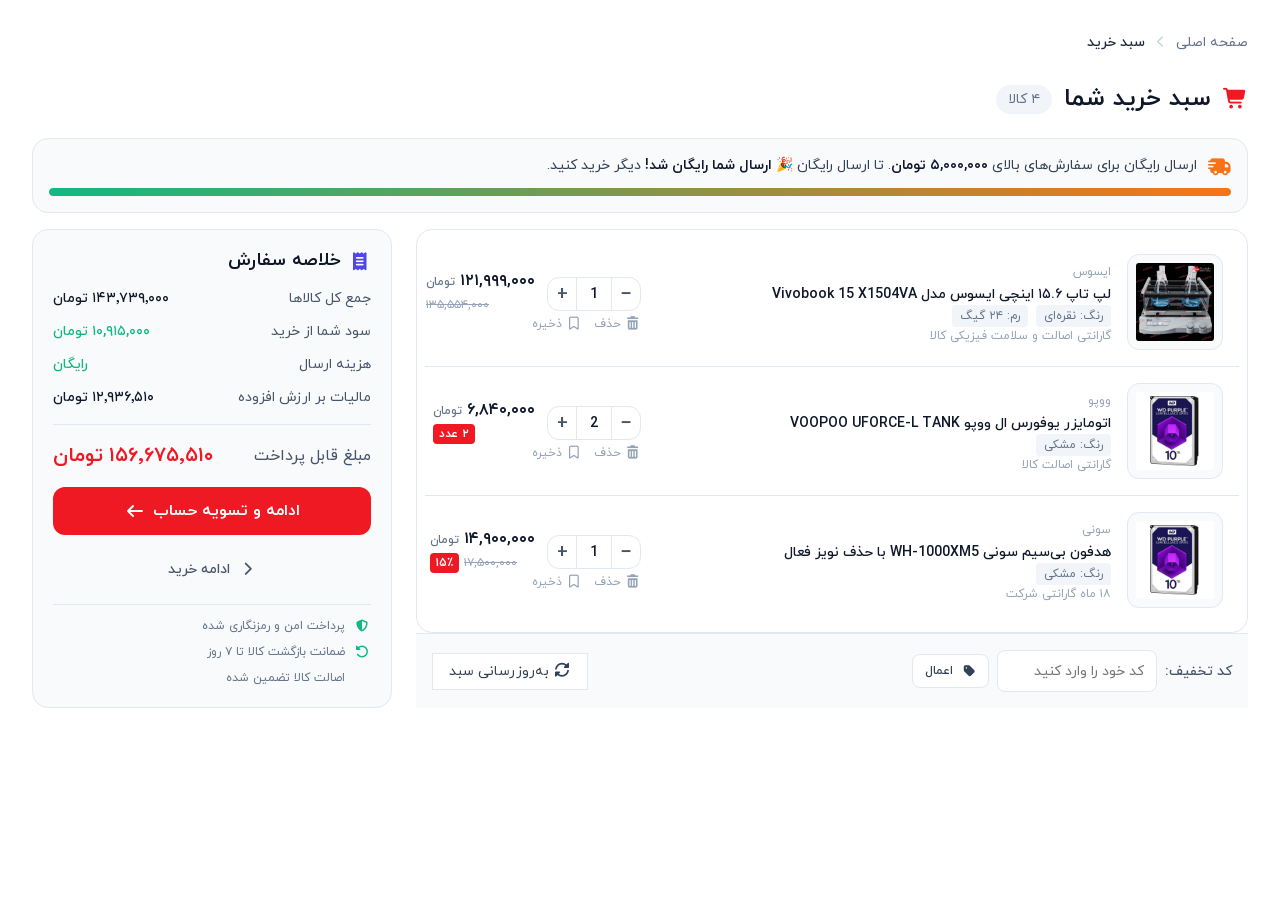
==== cart.html @ 51c57cae "start theme setup" ====
<!DOCTYPE html>
<html lang="fa" dir="rtl">
<head>
  <meta charset="UTF-8">
  <meta name="viewport" content="width=device-width, initial-scale=1.0">
  <title>سبد خرید - VELA Style</title>
  <!-- (همان فایل‌های CSS صفحه single-product برای حفظ یکپارچگی) -->
  <link rel="stylesheet" href="css/tokens.css?v=2">
  <link rel="stylesheet" href="css/base.css">
  <link rel="stylesheet" href="css/checkout.css">
  <link rel="stylesheet" href="css/all.min.css">
  <link rel="stylesheet" href="css/style-carts.css">
</head>
<body>

  <!-- ======================================================== -->
  <!-- CART MAIN CONTENT (برای وردپرس: محتوای cart/cart.php و ری‌رایت) -->
  <!-- کلاس‌ها منطبق با خروجی ووکامرس: woocommerce-cart-form, shop_table, cart_item, cart-collaterals, cart_totals -->
  <!-- ======================================================== -->
  <main class="cart-wrapper">

    <!-- Breadcrumb -->
    <nav class="breadcrumb cx" aria-label="مسیر راهنما">
      <ul>
        <li><a href="index.html">صفحه اصلی</a></li>
        <li><i class="fa-solid fa-chevron-left" aria-hidden="true"></i></li>
        <li class="active">سبد خرید</li>
      </ul>
    </nav>

    <div class="cx">

      <!-- Page Head -->
      <div class="page-head">
        <h1><i class="fa-solid fa-cart-shopping" aria-hidden="true"></i> سبد خرید شما</h1>
        <span class="items-count" id="itemsCount">۳ کالا</span>
      </div>

      <!-- Free Shipping Progress -->
      <div class="free-shipping" id="freeShipping">
        <div class="free-shipping__row">
          <i class="fa-solid fa-truck-fast" aria-hidden="true"></i>
          <span>ارسال رایگان برای سفارش‌های بالای <strong>۵,۰۰۰,۰۰۰ تومان</strong>. تا ارسال رایگان <strong id="remainText">۳,۴۸۹,۰۰۰ تومان</strong> دیگر خرید کنید.</span>
        </div>
        <div class="free-shipping__track">
          <div class="free-shipping__fill" id="freeShipFill" style="width: 65%;"></div>
        </div>
      </div>

      <div class="cart-layout">

        <!-- ── LEFT: Cart Items ── -->
        <div>

          <form class="woocommerce-cart-form" action="#" method="post">
            <div class="cart-form-card">
              <table class="shop_table cart" cellspacing="0">
                <thead>
                  <tr>
                    <th class="product-thumbnail">تصویر</th>
                    <th class="product-name">محصول</th>
                    <th class="product-price">قیمت</th>
                    <th class="product-quantity">تعداد</th>
                    <th class="product-subtotal">جمع</th>
                    <th class="product-remove">حذف</th>
                  </tr>
                </thead>
                <tbody>

                  <!-- CART ITEM 1 -->
                  <tr class="cart_item" data-key="1">
                    <td class="product-thumbnail">
                      <a href="single-product.html">
                        <img src="./img/p4.png" alt="لپ تاپ ایسوس Vivobook 15" width="96" height="96" loading="lazy" decoding="async">
                      </a>
                    </td>
                    <td class="product-info">
                      <span class="ci-brand">ایسوس</span>
                      <h3 class="product-name"><a href="single-product.html">لپ تاپ ۱۵.۶ اینچی ایسوس مدل Vivobook 15 X1504VA</a></h3>
                      <div class="product-variation">
                        <span class="v-chip">رنگ: نقره‌ای</span>
                        <span class="v-chip">رم: ۲۴ گیگ</span>
                      </div>
                      <div class="product-meta">گارانتی اصالت و سلامت فیزیکی کالا</div>
                    </td>
                    <td class="cart-item-side">
                      <div class="cart-item-side__top">
                        <div class="qty-selector" data-qty>
                          <button type="button" class="qty-btn qty-minus" aria-label="کاهش تعداد">−</button>
                          <input type="number" class="qty-input" value="1" min="1" max="99" aria-label="تعداد محصول">
                          <button type="button" class="qty-btn qty-plus" aria-label="افزایش تعداد">+</button>
                        </div>
                        <div class="product-price">
                          <span class="price-current">۱۲۱,۹۹۹,۰۰۰ <span style="font-size:var(--text-xs);font-weight:var(--fw-medium);color:var(--n-500);">تومان</span></span>
                          <del class="price-old">۱۳۵,۵۵۴,۰۰۰</del>
                        </div>
                      </div>
                      <div class="cart-item-actions">
                        <button type="button" class="ci-action ci-remove" aria-label="حذف از سبد"><i class="fa-solid fa-trash-can" aria-hidden="true"></i> حذف</button>
                        <button type="button" class="ci-action ci-save" aria-label="ذخیره برای بعد"><i class="fa-regular fa-bookmark" aria-hidden="true"></i> ذخیره</button>
                      </div>
                    </td>
                  </tr>

                  <!-- CART ITEM 2 -->
                  <tr class="cart_item" data-key="2">
                    <td class="product-thumbnail">
                      <a href="single-product.html">
                        <img src="./img/p2.webp" alt="اتومایزر یوفورس ال ووپو" width="96" height="96" loading="lazy" decoding="async">
                      </a>
                    </td>
                    <td class="product-info">
                      <span class="ci-brand">ووپو</span>
                      <h3 class="product-name"><a href="single-product.html">اتومایزر یوفورس ال ووپو VOOPOO UFORCE-L TANK</a></h3>
                      <div class="product-variation">
                        <span class="v-chip">رنگ: مشکی</span>
                      </div>
                      <div class="product-meta">گارانتی اصالت کالا</div>
                    </td>
                    <td class="cart-item-side">
                      <div class="cart-item-side__top">
                        <div class="qty-selector" data-qty>
                          <button type="button" class="qty-btn qty-minus" aria-label="کاهش تعداد">−</button>
                          <input type="number" class="qty-input" value="2" min="1" max="99" aria-label="تعداد محصول">
                          <button type="button" class="qty-btn qty-plus" aria-label="افزایش تعداد">+</button>
                        </div>
                        <div class="product-price">
                          <span class="price-current">۶,۸۴۰,۰۰۰ <span style="font-size:var(--text-xs);font-weight:var(--fw-medium);color:var(--n-500);">تومان</span></span>
                          <span class="discount-badge">۲ عدد</span>
                        </div>
                      </div>
                      <div class="cart-item-actions">
                        <button type="button" class="ci-action ci-remove" aria-label="حذف از سبد"><i class="fa-solid fa-trash-can" aria-hidden="true"></i> حذف</button>
                        <button type="button" class="ci-action ci-save" aria-label="ذخیره برای بعد"><i class="fa-regular fa-bookmark" aria-hidden="true"></i> ذخیره</button>
                      </div>
                    </td>
                  </tr>

                  <!-- CART ITEM 3 -->
                  <tr class="cart_item" data-key="3">
                    <td class="product-thumbnail">
                      <a href="single-product.html">
                        <img src="./img/p2.webp" alt="هدفون بی سیم سونی" width="96" height="96" loading="lazy" decoding="async">
                      </a>
                    </td>
                    <td class="product-info">
                      <span class="ci-brand">سونی</span>
                      <h3 class="product-name"><a href="single-product.html">هدفون بی‌سیم سونی WH-1000XM5 با حذف نویز فعال</a></h3>
                      <div class="product-variation">
                        <span class="v-chip">رنگ: مشکی</span>
                      </div>
                      <div class="product-meta">۱۸ ماه گارانتی شرکت</div>
                    </td>
                    <td class="cart-item-side">
                      <div class="cart-item-side__top">
                        <div class="qty-selector" data-qty>
                          <button type="button" class="qty-btn qty-minus" aria-label="کاهش تعداد">−</button>
                          <input type="number" class="qty-input" value="1" min="1" max="99" aria-label="تعداد محصول">
                          <button type="button" class="qty-btn qty-plus" aria-label="افزایش تعداد">+</button>
                        </div>
                        <div class="product-price">
                          <span class="price-current">۱۴,۹۰۰,۰۰۰ <span style="font-size:var(--text-xs);font-weight:var(--fw-medium);color:var(--n-500);">تومان</span></span>
                          <del class="price-old">۱۷,۵۰۰,۰۰۰</del>
                          <span class="discount-badge">۱۵٪</span>
                        </div>
                      </div>
                      <div class="cart-item-actions">
                        <button type="button" class="ci-action ci-remove" aria-label="حذف از سبد"><i class="fa-solid fa-trash-can" aria-hidden="true"></i> حذف</button>
                        <button type="button" class="ci-action ci-save" aria-label="ذخیره برای بعد"><i class="fa-regular fa-bookmark" aria-hidden="true"></i> ذخیره</button>
                      </div>
                    </td>
                  </tr>

                </tbody>
              </table>
            </div>

            <!-- Coupon + Update -->
            <div class="cart-form-actions">
              <div class="coupon-box">
                <label for="coupon_code">کد تخفیف:</label>
                <input type="text" name="coupon_code" id="coupon_code" placeholder="کد خود را وارد کنید">
                <button type="button" class="btn btn--sm btn--outline" id="applyCoupon"><i class="fa-solid fa-tag" aria-hidden="true"></i> اعمال</button>
              </div>
              <button type="button" class="btn-update-cart" id="updateCart"><i class="fa-solid fa-rotate" aria-hidden="true"></i> به‌روزرسانی سبد</button>
            </div>
          </form>

        </div>

        <!-- ── RIGHT: Order Summary ── -->
        <div class="cart-collaterals">
          <div class="cart_totals">
            <h2><i class="fa-solid fa-receipt" aria-hidden="true"></i> خلاصه سفارش</h2>

            <div class="summary-list">
              <div class="summary-line">
                <span>جمع کل کالاها</span>
                <span class="val" id="subtotalVal">۱۴۳,۷۳۹,۰۰۰ تومان</span>
              </div>
              <div class="summary-line summary-line--saving">
                <span>سود شما از خرید</span>
                <span class="val" id="savingsVal">۱۰,۹۱۵,۰۰۰ تومان</span>
              </div>
              <div class="summary-line summary-line--shipping">
                <span>هزینه ارسال</span>
                <span class="val" id="shippingVal">۳۸۹,۰۰۰ تومان</span>
              </div>
              <div class="summary-line">
                <span>مالیات بر ارزش افزوده</span>
                <span class="val" id="taxVal">۱۱,۴۹۹,۱۲۰ تومان</span>
              </div>

              <div class="summary-divider"></div>

              <div class="summary-line summary-line--total">
                <span>مبلغ قابل پرداخت</span>
                <span class="val" id="totalVal">۱۴۴,۱۲۸,۱۲۰ تومان</span>
              </div>
            </div>

            <a href="chekout.html" class="btn-checkout">
              ادامه و تسویه حساب
              <i class="fa-solid fa-arrow-left" aria-hidden="true"></i>
            </a>
            <a href="shop.html" class="btn-continue">
              <i class="fa-solid fa-chevron-right" aria-hidden="true"></i>
              ادامه خرید
            </a>

            <div class="cart-trust">
              <div class="trust-item"><i class="fa-solid fa-shield-halved" aria-hidden="true"></i> پرداخت امن و رمزنگاری شده</div>
              <div class="trust-item"><i class="fa-solid fa-rotate-left" aria-hidden="true"></i> ضمانت بازگشت کالا تا ۷ روز</div>
              <div class="trust-item"><i class="fa-solid fa-badge-check" aria-hidden="true"></i> اصالت کالا تضمین شده</div>
            </div>
          </div>
        </div>

      </div><!-- /.cart-layout -->

      <!-- EMPTY CART STATE (نمایش داده نمی‌شود مگر اینکه سبد خالی شود) -->
      <div class="cart-empty-state" id="emptyState">
        <div class="empty-icon"><i class="fa-solid fa-cart-shopping" aria-hidden="true"></i></div>
        <h2 class="empty-title">سبد خرید شما خالی است</h2>
        <p class="empty-desc">هنوز محصولی به سبد خرید اضافه نکرده‌اید. برای مشاهده محصولات به فروشگاه بروید.</p>
        <a href="shop.html" class="btn-checkout" style="max-width:260px;margin-inline:auto;">رفتن به فروشگاه</a>
      </div>

    </div><!-- /.cx -->
  </main>

  <script>
    /* ============================================================
       CART JS (سبد خرید) — ساده و بهینه
       در وردپرس این کد به فایل cart.js قالب منتقل می‌شود و ووکامرس
       رویدادهای آژاکس خود را اجرا می‌کند؛ اینجا صرفاً برای دمو است.
       ============================================================ */
    document.addEventListener('DOMContentLoaded', () => {

      // قیمت واحد هر آیتم (به تومان) — در ووکامرس از سمت سرور می‌آید
      const UNIT_PRICES = {
        '1': 121999000,
        '2': 3420000,   // واحد ×۲
        '3': 14900000
      };
      const FREE_SHIP_THRESHOLD = 5000000;
      const SHIPPING_BASE = 389000;
      const TAX_RATE = 0.09;

      const fmt = (n) => Number(n).toLocaleString('fa-IR');

      // ── Quantity selectors ──
      document.querySelectorAll('[data-qty]').forEach(qs => {
        const input = qs.querySelector('.qty-input');
        const minus = qs.querySelector('.qty-minus');
        const plus  = qs.querySelector('.qty-plus');
        minus.addEventListener('click', () => {
          let v = parseInt(input.value) || 1;
          if (v > parseInt(input.min)) input.value = v - 1;
          recalc();
        });
        plus.addEventListener('click', () => {
          let v = parseInt(input.value) || 1;
          if (v < parseInt(input.max)) input.value = v + 1;
          recalc();
        });
        input.addEventListener('input', () => {
          let v = parseInt(input.value); const min = parseInt(input.min), max = parseInt(input.max);
          if (isNaN(v) || v < min) v = min; if (v > max) v = max;
          input.value = v; recalc();
        });
      });

      // ── Remove item ──
      document.querySelectorAll('.ci-remove').forEach(btn => {
        btn.addEventListener('click', () => {
          const row = btn.closest('.cart_item');
          row.style.transition = 'opacity .25s, transform .25s';
          row.style.opacity = '0';
          row.style.transform = 'translateX(-20px)';
          setTimeout(() => { row.remove(); recalc(); }, 250);
        });
      });

      // ── Apply coupon (demo) ──
      const couponBtn = document.getElementById('applyCoupon');
      const couponInput = document.getElementById('coupon_code');
      couponBtn?.addEventListener('click', () => {
        if (couponInput.value.trim()) {
          const orig = couponBtn.innerHTML;
          couponBtn.innerHTML = '<i class="fa-solid fa-check" aria-hidden="true"></i> اعمال شد';
          couponBtn.style.color = 'var(--success)';
          setTimeout(() => { couponBtn.innerHTML = orig; couponBtn.style.color = ''; }, 1800);
        }
      });

      // ── Recalculate totals ──
      function recalc() {
        let subtotal = 0, count = 0;
        document.querySelectorAll('.cart_item').forEach(row => {
          const key = row.dataset.key;
          const qty = parseInt(row.querySelector('.qty-input').value) || 1;
          const unit = UNIT_PRICES[key] || 0;
          subtotal += unit * qty;
          count += qty;
        });

        const shipping = subtotal >= FREE_SHIP_THRESHOLD || subtotal === 0 ? 0 : SHIPPING_BASE;
        const tax = Math.round(subtotal * TAX_RATE);
        const total = subtotal + shipping + tax;

        document.getElementById('subtotalVal').textContent = fmt(subtotal) + ' تومان';
        document.getElementById('shippingVal').textContent = shipping === 0 ? 'رایگان' : fmt(shipping) + ' تومان';
        document.getElementById('taxVal').textContent = fmt(tax) + ' تومان';
        document.getElementById('totalVal').textContent = fmt(total) + ' تومان';
        document.getElementById('itemsCount').textContent = count.toLocaleString('fa-IR') + ' کالا';

        // Free shipping progress
        const fill = document.getElementById('freeShipFill');
        const remain = Math.max(0, FREE_SHIP_THRESHOLD - subtotal);
        const pct = Math.min(100, (subtotal / FREE_SHIP_THRESHOLD) * 100);
        fill.style.width = pct + '%';
        const remainText = document.getElementById('remainText');
        remainText.textContent = remain > 0 ? fmt(remain) + ' تومان' : '🎉 ارسال شما رایگان شد!';

        // Empty state
        const empty = document.getElementById('emptyState');
        if (count === 0) {
          empty.classList.add('is-empty');
          document.querySelector('.cart-layout').style.display = 'none';
          document.getElementById('freeShipping').style.display = 'none';
        }
      }

      recalc();
    });
  </script>
</body>
</html>
---- css/tokens.css ----
/* IRANYekan Web */

@font-face {
  font-family: 'IRANYekanWeb';
  src: url('../fonts/iranyekanwebregular.woff') format('woff');
  font-weight: 300 400;
  font-style: normal;
  font-display: swap;
}

@font-face {
  font-family: 'IRANYekanWeb';
  src: url('../fonts/iranyekanwebmedium.woff') format('woff');
  font-weight: 500 600;
  font-style: normal;
  font-display: swap;
}

@font-face {
  font-family: 'IRANYekanWeb';
  src: url('../fonts/iranyekanwebbold.woff') format('woff');
  font-weight: 700 800;
  font-style: normal;
  font-display: swap;
}


:root {

  /* ─── BRAND ─── */
  --primary: #4F46E5;
  --primary-hover: #4338CA;
  --primary-active: #3730A3;
  --primary-light: #EEF2FF;
  --primary-rgb: 79, 70, 229;

  --accent: #F97316;
  --accent-hover: #EA580C;
  --accent-light: #FFF7ED;

  /* ─── SEMANTIC ─── */
  --success: #10B981;
  --success-light: #ECFDF5;
  --warning: #F59E0B;
  --warning-light: #FFFBEB;
  --danger: #EF4444;
  --danger-light: #FEF2F2;

  /* ─── NEUTRALS ─── */
  --white: #FFFFFF;
  --black: #000000;
  --n-50: #F8FAFC;
  --n-100: #F1F5F9;
  --n-200: #E2E8F0;
  --n-300: #CBD5E1;
  --n-400: #94A3B8;
  --n-500: #64748B;
  --n-600: #475569;
  --n-700: #334155;
  --n-800: #1E293B;
  --n-900: #0F172A;

  /* ─── BACKGROUNDS ─── */
  --bg: #FFFFFF;
  --bg-2: #F8FAFC;
  --bg-3: #F1F5F9;
  --bg-dark: #0F172A;
  --bg-dark2: #1E293B;
  --bg-red: #ef1923;

  

  /* ─── TYPOGRAPHY ─── */
  /* --font-head: 'Plus Jakarta Sans', 'Vazirmatn', sans-serif;
  --font-body: 'Inter', 'Vazirmatn', sans-serif;
  --font-persian: 'Vazirmatn', sans-serif; */

  --font-head: 'IRANYekanWeb', sans-serif;
  --font-body: 'IRANYekanWeb', sans-serif;
  --font-persian: 'IRANYekanWeb', sans-serif;


  --text-xs: 0.75rem;
  --text-sm: 0.875rem;
  --text-base: 1rem;
  --text-lg: 1.125rem;
  --text-xl: 1.25rem;
  --text-2xl: 1.5rem;
  --text-3xl: 1.875rem;
  --text-4xl: 2.25rem;
  --text-5xl: 3rem;
  --text-6xl: 3.75rem;
  --text-7xl: 4.5rem;
  --text-8xl: 6rem;

  --fw-light: 300;
  --fw-regular: 400;
  --fw-medium: 500;
  --fw-semibold: 600;
  --fw-bold: 700;
  --fw-extrabold: 800;

  --lh-tight: 1.2;
  --lh-snug: 1.35;
  --lh-normal: 1.5;
  --lh-relaxed: 1.65;

  /* ─── SPACING (4px base, 8px grid) ─── */
  --s-1: 0.25rem;
  --s-2: 0.5rem;
  --s-3: 0.75rem;
  --s-4: 1rem;
  --s-5: 1.25rem;
  --s-6: 1.5rem;
  --s-8: 2rem;
  --s-10: 2.5rem;
  --s-12: 3rem;
  --s-16: 4rem;
  --s-20: 5rem;
  --s-24: 6rem;
  --s-32: 8rem;

  /* ─── BORDER RADIUS ─── */
  --r-xs: 2px;
  --r-sm: 4px;
  --r-md: 8px;
  --r-lg: 12px;
  --r-xl: 16px;
  --r-2xl: 24px;
  --r-3xl: 32px;
  --r-full: 9999px;

  /* ─── SHADOWS ─── */
  --shadow-xs: 0 1px 2px rgba(0, 0, 0, .05);
  --shadow-sm: 0 1px 3px rgba(0, 0, 0, .10), 0 1px 2px rgba(0, 0, 0, .06);
  --shadow-md: 0 4px 6px -1px rgba(0, 0, 0, .10), 0 2px 4px -1px rgba(0, 0, 0, .06);
  --shadow-lg: 0 10px 15px -3px rgba(0, 0, 0, .10), 0 4px 6px -2px rgba(0, 0, 0, .05);
  --shadow-xl: 0 20px 25px -5px rgba(0, 0, 0, .10), 0 10px 10px -5px rgba(0, 0, 0, .04);
  --shadow-2xl: 0 25px 50px -12px rgba(0, 0, 0, .25);
  --shadow-card: 0 2px 8px rgba(0, 0, 0, .07), 0 0 1px rgba(0, 0, 0, .06);
  --shadow-hover: 0 12px 32px rgba(0, 0, 0, .12), 0 2px 8px rgba(0, 0, 0, .06);
  --shadow-focus: 0 0 0 3px rgba(79, 70, 229, .25);

  /* ─── BORDERS ─── */
  --border: 1px solid var(--n-200);
  --border-dark: 1px solid var(--n-300);

  /* ─── CONTAINERS ─── */
  --max-xs: 480px;
  --max-sm: 640px;
  --max-md: 768px;
  --max-lg: 1024px;
  --max-xl: 1280px;
  --max-2xl: 1640px;
  --cx-pad: clamp(1rem, 4vw, 2rem);

  /* ─── TRANSITIONS ─── */
  --ease: cubic-bezier(.4, 0, .2, 1);
  --ease-in: cubic-bezier(.4, 0, 1, 1);
  --ease-out: cubic-bezier(0, 0, .2, 1);
  --ease-spring: cubic-bezier(.34, 1.56, .64, 1);

  --t-fast: 150ms;
  --t-base: 220ms;
  --t-slow: 350ms;
  --t-slower: 500ms;

  /* ─── Z-INDEX SCALE ─── */
  --z-base: 1;
  --z-raised: 10;
  --z-dropdown: 100;
  --z-sticky: 200;
  --z-overlay: 300;
  --z-modal: 400;
  --z-toast: 500;

  /* ─── NAV ─── */
  --nav-h: 64px;
  --nav-h-scroll: 56px;
  --bottom-nav-h: 64px;

  /* ─── PRODUCT CARD ─── */
  --card-radius: var(--r-xl);
  --card-p-bg: #f5f5f5;

  /* ─── SEARCH MODAL ─── */
  --search-modal-z: 600;

  /* ─── FOOTER ─── */
  --ftr-bg: var(--n-50);
  --ftr-bg-2: var(--n-50);
  --ftr-border: rgb(226, 226, 226);
  --ftr-text: rgb(70, 67, 67);
  --ftr-text-dim: rgb(56, 50, 50);
}
---- css/base.css ----
/* ============================================================
   VELA — Base Stylesheet
   Reset · Container · Typography
   ============================================================ */

/* ─── RESET ─── */
*, *::before, *::after { box-sizing: border-box; margin: 0; padding: 0; }
html { font-size: 16px; scroll-behavior: smooth; -webkit-text-size-adjust: 100%; }
body {
  font-family: var(--font-body);
  color: var(--n-800);
  background: var(--bg);
  line-height: var(--lh-normal);
  -webkit-font-smoothing: antialiased;
  overflow-x: hidden;
}
img, svg, video { display: block; max-width: 100%; }
.hidden { display: none !important; }
a { color: inherit; text-decoration: none; }
button { font-family: inherit; cursor: pointer; border: none; background: none; }
input, select, textarea { font-family: inherit; }
ul, ol { list-style: none; }

/* ─── CONTAINER ─── */
.cx {
  width: 100%;
  max-width: var(--max-2xl);
  margin-inline: auto;
  padding-inline: var(--cx-pad);
}
.cx--lg  { max-width: var(--max-xl); }
.cx--md  { max-width: var(--max-lg); }

/* ─── TYPOGRAPHY ─── */
h1,h2,h3,h4,h5,h6 { font-family: var(--font-head); font-weight: var(--fw-bold); line-height: var(--lh-tight); }

.h1 { font-size: clamp(1.5rem, 3vw, var(--text-4xl)); font-weight: var(--fw-bold); }
.h2 { font-size: clamp(1.25rem, 2.5vw, var(--text-3xl)); font-weight: var(--fw-semibold); }
.h3 { font-size: clamp(1.1rem, 2vw, var(--text-2xl)); font-weight: var(--fw-semibold); }



    /* ─── BREADCRUMB ─── */
    .breadcrumb { padding-block: var(--s-4); }
    .breadcrumb ul { display: flex; align-items: center; flex-wrap: wrap; gap: var(--s-2); font-size: var(--text-sm); color: var(--n-500); }
    .breadcrumb ul li a:hover { color: var(--primary); }
    .breadcrumb ul li i { font-size: var(--text-xs); color: var(--n-300); }
    .breadcrumb ul li.active { color: var(--n-800); font-weight: var(--fw-medium); }
    
    /* ─── underline ─── */

.underline-accent {
  position: relative;
  display: inline-block;
}

.underline-accent::after {
  content: '';
  position: absolute;
  bottom: 0;
  right: 0;          /* RTL */
  width: 40%;
  height: 3px;
  background: var(--bg-red);
  border-radius: 2px;
}

/* ─── BUTTONS ─── */
.btn {
  display: inline-flex;
  align-items: center;
  justify-content: center;
  gap: var(--s-2);
  font-family: var(--font-head);
  font-weight: var(--fw-semibold);
  font-size: var(--text-sm);
  border-radius: var(--r-full);
  padding: 0.65rem 1.5rem;
  transition: all var(--t-base) var(--ease);
  position: relative;
  overflow: hidden;
  white-space: nowrap;
  cursor: pointer;
  outline: none;
}
.btn::after {
  content: '';
  position: absolute;
  inset: 0;
  background: rgba(255,255,255,.12);
  opacity: 0;
  transition: opacity var(--t-fast) var(--ease);
}
.btn:hover::after { opacity: 1; }
.btn:active { transform: translateY(1px); }
.btn:focus-visible { box-shadow: var(--shadow-focus); }

.btn--primary {
  background: var(--primary);
  color: var(--white);
  box-shadow: 0 2px 8px rgba(var(--primary-rgb), .35);
}
.btn--primary:hover { background: var(--primary-hover); box-shadow: 0 4px 16px rgba(var(--primary-rgb), .45); }

.btn--accent {
  background: var(--accent);
  color: var(--white);
  box-shadow: 0 2px 8px rgba(249,115,22,.35);
}
.btn--accent:hover { background: var(--accent-hover); }

.btn--dark {
  background: var(--n-900);
  color: var(--white);
}
.btn--dark:hover { background: var(--n-800); }

.btn--outline {
  background: transparent;
  color: var(--primary);
  border: 1.5px solid var(--primary);
}
.btn--outline:hover { background: var(--primary-light); }

.btn--outline-dark {
  background: transparent;
  color: var(--n-800);
  border: 1.5px solid var(--n-300);
}
.btn--outline-dark:hover { background: var(--n-50); border-color: var(--n-400); }

.btn--outline-fw{
  margin-top: var(--s-4); width: 100%; border: var(--border); padding: var(--s-3); border-radius: var(--r-md); color: var(--n-700); font-weight: var(--fw-medium); display: flex; align-items: center; justify-content: center; gap: var(--s-2);
}

.btn--ghost { background: transparent; color: var(--n-700); }
.btn--ghost:hover { background: var(--n-100); color: var(--n-900); }

.btn--sm { font-size: var(--text-xs); padding: 0.4rem 1rem; }
.btn--lg { font-size: var(--text-base); padding: 0.85rem 2rem; }
.btn--xl { font-size: var(--text-lg); padding: 1rem 2.5rem; }
.btn--wide { width: 100%; }
.btn--loading { pointer-events: none; opacity: .7; }
---- css/checkout.css ----
/* ============================================================
       CART SPECIFIC STYLES (سبد خرید ووکامرس)
       ساختار کلاس‌ها منطبق با خروجی استاندارد ووکامرس است
       تا تبدیل به قالب وردپرس فقط با ری‌رایت استایل انجام شود.
       ============================================================ */

    .cart-wrapper {
      background: var(--white);
      padding-block: var(--s-4) var(--s-16);
    }

    /* ─── BREADCRUMB (الگوبرداری از single-product) ─── */
    .breadcrumb { padding-block: var(--s-4); }
    .breadcrumb ul { display: flex; align-items: center; flex-wrap: wrap; gap: var(--s-2); font-size: var(--text-sm); color: var(--n-500); }
    .breadcrumb ul li a:hover { color: var(--primary); }
    .breadcrumb ul li i { font-size: var(--text-xs); color: var(--n-300); }
    .breadcrumb ul li.active { color: var(--n-800); font-weight: var(--fw-medium); }

    /* ─── PAGE TITLE ─── */
    .page-head { display: flex; align-items: center; gap: var(--s-3); padding-block: var(--s-4) var(--s-6); }
    .page-head h1 { font-size: var(--text-2xl); font-weight: var(--fw-extrabold); color: var(--n-900); display: flex; align-items: center; gap: var(--s-3); }
    .page-head h1 i { color: var(--bg-red); font-size: var(--text-xl); }
    .page-head .items-count { font-size: var(--text-sm); color: var(--n-500); background: var(--bg-3); padding: 4px 12px; border-radius: var(--r-full); }

    /* ─── LAYOUT (Grid: Items | Summary) ─── */
    .cart-layout { display: grid; grid-template-columns: 1fr 360px; gap: var(--s-6); align-items: start; }

    /* ─── FREE SHIPPING PROGRESS ─── */
    .free-shipping {
      background: var(--bg-2);
      border: var(--border);
      border-radius: var(--r-xl);
      padding: var(--s-4);
      margin-bottom: var(--s-4);
      display: flex; flex-direction: column; gap: var(--s-3);
    }
    .free-shipping__row { display: flex; align-items: center; gap: var(--s-3); font-size: var(--text-sm); color: var(--n-700); }
    .free-shipping__row i { color: var(--accent); font-size: var(--text-lg); }
    .free-shipping__row strong { color: var(--n-900); }
    .free-shipping__track { height: 8px; background: var(--n-200); border-radius: var(--r-full); overflow: hidden; }
    .free-shipping__fill { height: 100%; background: linear-gradient(90deg, var(--success), var(--accent)); border-radius: var(--r-full); transition: width var(--t-slow) var(--ease); }

    /* ─── CART FORM CARD ─── */
    .cart-form-card {
      background: var(--white);
      border: var(--border);
      border-radius: var(--r-xl);
      padding: var(--s-2);
      overflow: hidden;
    }

    /* WooCommerce table → reset to look like cards */
    .shop_table { width: 100%; border-collapse: collapse; }
    .shop_table thead { display: none; }
    .shop_table tbody tr.cart_item { border-bottom: var(--border); }
    .shop_table tbody tr.cart_item:last-child { border-bottom: none; }
    .shop_table td { padding: var(--s-4); vertical-align: middle; border: none; }

    /* reset table-cell rendering so grid/flex works */
    .cart_item td { display: block; padding: 0; }

    /* Row layout (desktop): تصویر | اطلاعات | بخش کناری (تعداد + قیمت) */
    tr.cart_item {
      display: grid;
      grid-template-columns: 96px minmax(0, 1fr) minmax(150px, 200px);
      gap: var(--s-4);
      align-items: center;
      padding: var(--s-4);
    }

    .product-thumbnail { width: 96px; }
    .product-thumbnail img { width: 96px; height: 96px; object-fit: contain; border-radius: var(--r-lg); background: var(--bg-2); padding: var(--s-2); border: var(--border); }

    .product-info { display: flex; flex-direction: column; gap: var(--s-2); min-width: 0; }
    .product-info .ci-brand { font-size: var(--text-xs); color: var(--n-400); }
    .product-info .product-name a { font-size: var(--text-sm); font-weight: var(--fw-semibold); color: var(--n-900); line-height: var(--lh-snug); }
    .product-info .product-name a:hover { color: var(--primary); }
    .product-info .product-variation { font-size: var(--text-xs); color: var(--n-500); display: flex; gap: var(--s-2); flex-wrap: wrap; }
    .product-info .product-variation .v-chip { background: var(--bg-3); padding: 2px 8px; border-radius: var(--r-sm); }
    .product-info .product-meta { font-size: var(--text-xs); color: var(--n-400); }

    /* Right side: تعداد و قیمت در یک ردیف، حذف زیرشان */
    .cart-item-side { display: flex; flex-direction: column; align-items: stretch; gap: var(--s-2); }
    .cart-item-side__top { display: flex; align-items: center; justify-content: space-between; gap: var(--s-3); }

    /* Qty selector (الگوبرداری از single-product .quantity-selector) */
    .qty-selector { display: flex; align-items: center; border: var(--border); border-radius: var(--r-lg); overflow: hidden; background: #fff; flex-shrink: 0; }
    .qty-btn { display: flex; align-items: center; justify-content: center; width: 1.75rem; height: 2rem; border: none; background: transparent; color: var(--n-600); cursor: pointer; transition: all 0.2s; font-size: 1.1rem; font-weight: 600; user-select: none; }
    .qty-btn:hover { background: var(--n-100); color: var(--primary); }
    .qty-input { width: 2.25rem; height: 2rem; text-align: center; border: none; border-inline: var(--border); background: transparent; font-size: var(--text-sm); font-weight: 600; color: var(--n-900); }
    .qty-input::-webkit-inner-spin-button, .qty-input::-webkit-outer-spin-button { -webkit-appearance: none; margin: 0; }
    .qty-input:focus { outline: none; background: var(--n-50); }

    .product-price { text-align: left; white-space: nowrap; }
    .product-price .price-current { font-size: var(--text-base); font-weight: var(--fw-extrabold); color: var(--n-900); display: block; }
    .product-price .price-old { font-size: var(--text-xs); color: var(--n-400); text-decoration: line-through; }
    .product-price .discount-badge { background: var(--bg-red); color: var(--white); font-size: var(--text-xs); font-weight: var(--fw-bold); padding: 1px 6px; border-radius: var(--r-sm); display: inline-block; margin-top: 2px; }

    /* Remove & save */
    .cart-item-actions { display: flex; align-items: center; gap: var(--s-3); }
    .ci-action { background: none; border: none; color: var(--n-400); font-size: var(--text-xs); cursor: pointer; display: inline-flex; align-items: center; gap: 4px; transition: color var(--t-fast); padding: 0; font-family: inherit; }
    .ci-action:hover { color: var(--danger); }
    .ci-action.ci-save:hover { color: var(--primary); }
    .ci-action i { font-size: 13px; }

    /* ─── CART ACTIONS BAR (update + coupon) ─── */
    .cart-form-actions { display: flex; align-items: center; justify-content: space-between; gap: var(--s-4); flex-wrap: wrap; padding: var(--s-4); border-top: var(--border); background: var(--bg-2); }
    .coupon-box { display: flex; align-items: center; gap: var(--s-2); }
    .coupon-box label { font-size: var(--text-sm); color: var(--n-600); font-weight: var(--fw-medium); }
    .coupon-box input { height: 42px; border: var(--border); border-radius: var(--r-md); padding-inline: var(--s-3); background: var(--white); font-size: var(--text-sm); width: 160px; }
    .coupon-box input:focus { outline: none; border-color: var(--primary); box-shadow: 0 0 0 3px rgba(0,0,0,.05); }
    .btn { display: inline-flex; align-items: center; justify-content: center; gap: var(--s-2); border: none; cursor: pointer; font-family: inherit; font-weight: var(--fw-semibold); border-radius: var(--r-md); transition: all var(--t-fast) var(--ease); }
    .btn--sm { font-size: var(--text-xs); padding: var(--s-2) var(--s-3); }
    .btn--outline { background: var(--white); color: var(--n-700); border: var(--border); }
    .btn--outline:hover { border-color: var(--n-400); color: var(--n-900); }
    .btn-update-cart { background: var(--white); color: var(--n-700); border: var(--border); font-size: var(--text-sm); padding: var(--s-2) var(--s-4); }
    .btn-update-cart:hover { border-color: var(--n-400); }

    /* ─── ORDER SUMMARY (cart-collaterals > cart_totals) ─── */
    .cart-collaterals { position: sticky; top: calc(var(--nav-h) + 1rem); }
    .cart_totals { background: var(--bg-2); border: var(--border); border-radius: var(--r-xl); padding: var(--s-5); display: flex; flex-direction: column; gap: var(--s-4); }
    .cart_totals h2 { font-size: var(--text-lg); font-weight: var(--fw-bold); color: var(--n-900); display: flex; align-items: center; gap: var(--s-2); }
    .cart_totals h2 i { color: var(--primary); }

    .summary-list { display: flex; flex-direction: column; gap: var(--s-3); }
    .summary-line { display: flex; align-items: center; justify-content: space-between; font-size: var(--text-sm); color: var(--n-600); }
    .summary-line .val { font-weight: var(--fw-semibold); color: var(--n-900); }
    .summary-line--saving .val { color: var(--success); }
    .summary-line--shipping .val { color: var(--success); font-weight: var(--fw-semibold); }
    .summary-divider { height: 1px; background: var(--n-200); margin-block: var(--s-1); }
    .summary-line--total { font-size: var(--text-base); }
    .summary-line--total .val { font-size: var(--text-xl); font-weight: var(--fw-extrabold); color: var(--bg-red); }

    /* Checkout CTA */
    .btn-checkout { width: 100%; background: var(--bg-red); color: var(--white); padding: var(--s-3); border-radius: var(--r-lg); font-size: var(--text-base); font-weight: var(--fw-bold); display: flex; align-items: center; justify-content: center; gap: var(--s-2); transition: background var(--t-fast) var(--ease); border: none; cursor: pointer; }
    .btn-checkout:hover { background: #c81018; }
    .btn-checkout:active { transform: scale(0.99); }

    .btn-continue { width: 100%; background: transparent; color: var(--n-600); font-size: var(--text-sm); font-weight: var(--fw-medium); display: flex; align-items: center; justify-content: center; gap: var(--s-2); padding: var(--s-2); }
    .btn-continue:hover { color: var(--primary); }

    /* Trust badges */
    .cart-trust { display: flex; flex-direction: column; gap: var(--s-2); padding-top: var(--s-3); border-top: var(--border); }
    .trust-item { display: flex; align-items: center; gap: var(--s-2); font-size: var(--text-xs); color: var(--n-500); }
    .trust-item i { color: var(--success); width: 18px; text-align: center; }

    /* ─── EMPTY CART ─── */
    .cart-empty-state { display: none; text-align: center; padding: var(--s-20) var(--s-4); }
    .cart-empty-state.is-empty .cart-form-card,
    .cart-empty-state.is-empty .free-shipping { display: none; }
    .cart-empty-state.is-empty { display: block; }
    .empty-icon { width: 96px; height: 96px; border-radius: var(--r-full); background: var(--bg-3); color: var(--n-300); display: inline-flex; align-items: center; justify-content: center; font-size: 2.5rem; margin-bottom: var(--s-5); }
    .empty-title { font-size: var(--text-xl); font-weight: var(--fw-bold); color: var(--n-800); margin-bottom: var(--s-2); }
    .empty-desc { font-size: var(--text-sm); color: var(--n-500); margin-bottom: var(--s-6); }

    /* ─── RESPONSIVE ─── */
    @media (max-width: 1024px) {
      .cart-layout { grid-template-columns: 1fr; }
      .cart-collaterals { position: static; }
    }
    @media (max-width: 768px) {
      .page-head h1 { font-size: var(--text-xl); }
      /* موبایل: ردیف محصول = تصویر + اطلاعات بالا / تعداد + قیمت + دکمه‌ها در ردیف پایین */
      tr.cart_item { grid-template-columns: 76px 1fr; gap: var(--s-3); }
      .product-thumbnail { width: 76px; }
      .product-thumbnail img { width: 76px; height: 76px; }
      .cart-item-side { grid-column: 1 / -1; flex-direction: column; align-items: stretch; gap: var(--s-2); padding-top: var(--s-3); border-top: var(--border); }
      .cart-item-side__top { justify-content: space-between; }
      .product-price { text-align: left; }
      .cart-item-actions { justify-content: flex-end; }
      .coupon-box input { width: 120px; }
      .cart-form-actions { justify-content: stretch; }
      .coupon-box { flex: 1; }
    }



        /* ============================================================
       CHECKOUT SPECIFIC STYLES (تسویه حساب ووکامرس)
       ساختار کلاس‌ها منطبق با خروجی استاندارد ووکامرس است:
       woocommerce-checkout, col2-set, form-row, woocommerce-billing,
       woocommerce-shipping, shop_table, order_review, payment_methods
       تا تبدیل به قالب وردپرس فقط با ری‌رایت استایل انجام شود.
       ============================================================ */

    .checkout-wrapper {
      background: var(--white);
      padding-block: var(--s-4) var(--s-16);
    }

    /* ─── CHECKOUT HEADER / STEP BAR ─── */
    .checkout-steps {
      background: var(--white);
      border-bottom: var(--border);
      padding-block: var(--s-5);
      margin-bottom: var(--s-6);
    }
    .checkout-steps__inner { display: flex; align-items: center; gap: var(--s-4); flex-wrap: wrap; }
    .checkout-steps__title { font-size: var(--text-2xl); font-weight: var(--fw-extrabold); color: var(--n-900); display: flex; align-items: center; gap: var(--s-3); }
    .checkout-steps__title i { color: var(--bg-red); }
    .steps-track { display: flex; align-items: center; gap: var(--s-2); margin-inline: auto; }
    .step { display: flex; align-items: center; gap: var(--s-2); font-size: var(--text-sm); color: var(--n-400); }
    .step__num { width: 28px; height: 28px; border-radius: var(--r-full); background: var(--bg-3); color: var(--n-500); display: flex; align-items: center; justify-content: center; font-size: var(--text-sm); font-weight: var(--fw-bold); transition: all var(--t-base) var(--ease); }
    .step.active .step__num { background: var(--bg-red); color: var(--white); }
    .step.active { color: var(--n-900); font-weight: var(--fw-semibold); }
    .step.done .step__num { background: var(--success); color: var(--white); }
    .step__sep { width: 24px; height: 2px; background: var(--n-200); border-radius: var(--r-full); }
    .step-link-back { font-size: var(--text-sm); color: var(--primary); font-weight: var(--fw-semibold); display: flex; align-items: center; gap: var(--s-1); }

    /* ─── LAYOUT (Grid: Form | Review) ─── */
    .checkout-layout { display: grid; grid-template-columns: 1fr 360px; gap: var(--s-6); align-items: start; }

    /* ─── SECTION CARD ─── */
    .section-card {
      background: var(--white);
      border: var(--border);
      border-radius: var(--r-xl);
      padding: var(--s-5);
      margin-bottom: var(--s-5);
    }
    .section-card__title {
      font-size: var(--text-lg);
      font-weight: var(--fw-bold);
      color: var(--n-900);
      margin-bottom: var(--s-5);
      display: flex; align-items: center; gap: var(--s-3);
      padding-bottom: var(--s-4);
      border-bottom: var(--border);
    }
    .section-card__title i { color: var(--primary); width: 22px; text-align: center; }
    .section-card__title .badge-count { margin-right: auto; font-size: var(--text-xs); color: var(--n-500); background: var(--bg-3); padding: 2px 10px; border-radius: var(--r-full); font-weight: var(--fw-medium); }

    /* ─── FORM GRID (col2-set) ─── */
    .form-grid { display: grid; grid-template-columns: 1fr 1fr; gap: var(--s-4); }
    .form-grid--full { grid-column: 1 / -1; }
    .field { display: flex; flex-direction: column; gap: var(--s-2); }
    .field label { font-size: var(--text-sm); color: var(--n-700); font-weight: var(--fw-medium); display: flex; align-items: center; gap: var(--s-1); }
    .field .req { color: var(--danger); }
    .field input, .field select, .field textarea {
      height: 46px; border: var(--border); border-radius: var(--r-lg); padding-inline: var(--s-3);
      background: var(--white); font: inherit; font-size: var(--text-sm); color: var(--n-900);
      transition: border-color var(--t-fast), box-shadow var(--t-fast); width: 100%;
    }
    .field textarea { height: auto; padding-block: var(--s-3); resize: vertical; min-height: 80px; }
    .field input::placeholder, .field textarea::placeholder { color: var(--n-300); }
    .field input:focus, .field select:focus, .field textarea:focus { outline: none; border-color: var(--primary); box-shadow: 0 0 0 3px rgba(0,0,0,.05); }

    /* ─── SHIPPING METHOD CARDS (داخل مرور سفارش، فشرده و بدون آیکون) ─── */
    .ship-methods, .pay-methods { display: flex; flex-direction: column; gap: var(--s-2); }
    .ship-card, .pay-card {
      display: flex; align-items: center; gap: var(--s-3);
      padding: var(--s-2) var(--s-3); border: 1.5px solid var(--n-200); border-radius: var(--r-md);
      cursor: pointer; transition: all var(--t-fast) var(--ease);
    }
    .ship-card:hover, .pay-card:hover { border-color: var(--n-300); }
    .ship-card.selected, .pay-card.selected { border-color: var(--primary); background: var(--primary-light); }
    .ship-card__radio, .pay-card__radio { width: 16px; height: 16px; border-radius: var(--r-full); border: 2px solid var(--n-300); flex-shrink: 0; display: flex; align-items: center; justify-content: center; transition: all var(--t-fast); }
    .ship-card.selected .ship-card__radio, .pay-card.selected .pay-card__radio { border-color: var(--primary); }
    .ship-card.selected .ship-card__radio::after, .pay-card.selected .pay-card__radio::after { content: ''; width: 8px; height: 8px; border-radius: var(--r-full); background: var(--primary); }
    .ship-card__info, .pay-card__info { flex: 1; min-width: 0; }
    .ship-card__name, .pay-card__name { font-size: var(--text-xs); font-weight: var(--fw-semibold); color: var(--n-900); line-height: 1.3; }
    .ship-card__sub, .pay-card__sub { font-size: 11px; color: var(--n-500); margin-top: 1px; line-height: 1.3; }
    .ship-card__price, .pay-card__price { font-weight: var(--fw-bold); font-size: var(--text-xs); color: var(--n-800); white-space: nowrap; }
    .ship-card.selected .ship-card__price { color: var(--success); }
    .ship-card__price.free { color: var(--success); }
    .pay-card__logo { font-size: 11px; font-weight: var(--fw-bold); color: var(--n-500); background: var(--bg-3); padding: 2px 8px; border-radius: var(--r-sm); white-space: nowrap; }

    .review-sub-title { font-size: var(--text-xs); font-weight: var(--fw-bold); color: var(--n-500); text-transform: none; margin-bottom: var(--s-1); }

    /* ─── ORDER REVIEW (order_review) ─── */
    .order-review { position: sticky; top: calc(var(--nav-h) + 1rem); }
    .order-review__card {
      background: var(--bg-2); border: var(--border); border-radius: var(--r-xl);
      padding: var(--s-5); display: flex; flex-direction: column; gap: var(--s-4);
    }
    .order-review__title { font-size: var(--text-lg); font-weight: var(--fw-bold); color: var(--n-900); display: flex; align-items: center; gap: var(--s-2); }
    .order-review__title i { color: var(--primary); }

    /* Mini items list */
    .review-items { display: flex; flex-direction: column; gap: var(--s-3); max-height: 280px; overflow-y: auto; padding-inline-start: var(--s-1); }
    .review-item { display: flex; align-items: center; gap: var(--s-3); }
    .review-item__img { width: 48px; height: 48px; border-radius: var(--r-md); background: var(--white); border: var(--border); flex-shrink: 0; object-fit: contain; padding: 4px; }
    .review-item__name { flex: 1; font-size: var(--text-xs); font-weight: var(--fw-medium); color: var(--n-700); line-height: var(--lh-snug); }
    .review-item__qty { font-size: var(--text-xs); color: var(--n-400); background: var(--bg-3); padding: 1px 8px; border-radius: var(--r-full); }
    .review-item__price { font-size: var(--text-sm); font-weight: var(--fw-bold); color: var(--n-900); }

    .summary-divider { height: 1px; background: var(--n-200); }
    .summary-line { display: flex; align-items: center; justify-content: space-between; font-size: var(--text-sm); color: var(--n-600); }
    .summary-line .val { font-weight: var(--fw-semibold); color: var(--n-900); }
    .summary-line--saving .val { color: var(--success); }
    .summary-line--shipping .val { color: var(--success); font-weight: var(--fw-semibold); }
    .summary-line--total { font-size: var(--text-base); }
    .summary-line--total .val { font-size: var(--text-xl); font-weight: var(--fw-extrabold); color: var(--bg-red); }

    /* Terms + Place Order */
    .terms-row { display: flex; align-items: flex-start; gap: var(--s-2); font-size: var(--text-xs); color: var(--n-500); line-height: var(--lh-relaxed); }
    .terms-row input { accent-color: var(--primary); width: 16px; height: 16px; margin-top: 2px; flex-shrink: 0; }
    .terms-row a { color: var(--primary); }

    .btn-place-order {
      width: 100%; background: var(--bg-red); color: var(--white); padding: var(--s-4);
      border-radius: var(--r-lg); font-size: var(--text-base); font-weight: var(--fw-bold);
      display: flex; align-items: center; justify-content: center; gap: var(--s-2);
      transition: background var(--t-fast) var(--ease), transform var(--t-fast); border: none; cursor: pointer;
    }
    .btn-place-order:hover { background: #c81018; }
    .btn-place-order:active { transform: scale(0.99); }
    .btn-place-order:disabled { opacity: 0.6; cursor: not-allowed; }

    /* Trust badges under CTA */
    .review-trust { display: flex; flex-direction: column; gap: var(--s-2); }
    .trust-item { display: flex; align-items: center; gap: var(--s-2); font-size: var(--text-xs); color: var(--n-500); }
    .trust-item i { color: var(--success); width: 18px; text-align: center; }

    /* ─── SUCCESS STATE ─── */
    .order-success { display: none; text-align: center; max-width: 560px; margin-inline: auto; padding-block: var(--s-12); }
    .order-success.is-placed { display: block; }
    .order-success__icon { width: 88px; height: 88px; border-radius: var(--r-full); background: var(--success-light); display: inline-flex; align-items: center; justify-content: center; margin-bottom: var(--s-5); animation: pop-in .4s var(--ease-spring); }
    .order-success__icon i { font-size: 2.5rem; color: var(--success); }
    @keyframes pop-in { from { transform: scale(0); opacity: 0; } to { transform: scale(1); opacity: 1; } }
    .order-success__title { font-size: var(--text-2xl); font-weight: var(--fw-extrabold); color: var(--n-900); margin-bottom: var(--s-3); }
    .order-success__desc { font-size: var(--text-sm); color: var(--n-500); line-height: var(--lh-relaxed); margin-bottom: var(--s-6); }
    .order-num-box { background: var(--bg-2); border: var(--border); border-radius: var(--r-lg); padding: var(--s-4); display: inline-flex; align-items: center; gap: var(--s-3); margin-bottom: var(--s-6); }
    .order-num-box__label { font-size: var(--text-sm); color: var(--n-500); }
    .order-num-box__val { font-weight: var(--fw-extrabold); color: var(--primary); font-size: var(--text-lg); }

    /* ─── RESPONSIVE ─── */
    @media (max-width: 1024px) {
      .checkout-layout { grid-template-columns: 1fr; }
      .order-review { position: static; }
    }
    @media (max-width: 768px) {
      .checkout-steps__title { font-size: var(--text-xl); }
      .steps-track { width: 100%; justify-content: center; margin-inline: 0; }
      .form-grid { grid-template-columns: 1fr; }
      .step__label { display: none; }
      .section-card { padding: var(--s-4); }
    }
---- css/style-carts.css ----
/* ═══════════════════════════════════════
   style-carts.css
   Requires: ../css/tokens.css, ../css/base.css
═══════════════════════════════════════ */

/* ── Sections ── */
.carts-sec {
	display: block;
	width: 100%;
	background: var(--bg-2);
	padding-block: var(--s-2);
}

.carts-sec+.carts-sec {
	border-top: 4px solid var(--n-200);
}

.section-label {
	font-size: var(--text-lg);
	font-weight: var(--fw-bold);
	color: var(--n-900);
	padding: var(--s-6) var(--s-4) var(--s-3);
}

/* ── Products List ── */
ul.products {
	display: flex;
	flex-wrap: wrap;
	justify-content: flex-start;
	gap: var(--s-2);
	padding: var(--s-4);
	margin: 0;
	align-items: stretch;
}

/* ── Card ── */
li.product {
	width: calc((100% - var(--s-2) * 4) / 5);
	margin: 0 !important;
	padding-bottom: var(--s-5) !important;
	border: var(--border);
	border-radius: var(--r-lg);
	background: var(--card-p-bg);
	position: relative;
	z-index: 0;
	display: flex;
	flex-direction: column;
	overflow: hidden;
	transition: box-shadow 0.3s ease, transform 0.3s ease;
}

li.product:hover {
	box-shadow: var(--shadow-md);
	transform: translateY(-2px);
}

/* ── Card Link (wraps card content) ── */
li.product>a {
	flex: 1;
	display: flex;
	flex-direction: column;
	gap: var(--s-2);
	padding: var(--s-2);
	width: 100%;
	outline-offset: -2px;
}

li.product>a:focus-visible {
	outline: 2px solid var(--primary);
	border-radius: var(--r-md);
}

/* ── Image ── */
.product-image-wrap {
	width: 100%;
}

.inner-image {
	width: 100%;
	position: relative;
	aspect-ratio: 1 / 1;
}

.inner-image img {
	position: absolute;
	inset: 0;
	width: 100%;
	height: 100%;
	object-fit: cover;
	display: block;
	border-radius: var(--r-md);
	background: var(--n-100);
}

/* ── Wishlist Button ── */
/* sibling of <a>, positioned relative to li.product */
.product-wishlist {
	position: absolute;
	top: var(--s-2);
	/* a-padding(8px) + inner-offset(8px) = 16px from li */
	left: var(--s-4);
	/* same, puts button 8px into image corner */
	width: var(--s-8);
	height: var(--s-8);
	background: var(--bg);
	border: none;
	border-radius: var(--r-md);
	display: flex;
	align-items: center;
	justify-content: center;
	cursor: pointer;
	z-index: 4;
	padding: 0;
	box-shadow: var(--shadow-sm);
	transform: translateY(calc(-100% - var(--s-3)));
	transition: transform 0.3s ease, background 0.2s;
}

.product-wishlist svg,
.product-wishlist i {
	font-size: 16px;
	color: var(--n-500);
	flex-shrink: 0;
	transition: color 0.2s;
}

li.product:hover .product-wishlist,
li.product:focus-within .product-wishlist {
	transform: translateY(0);
}

.product-wishlist:hover {
	background: var(--danger-light);
}

.product-wishlist:hover svg,
.product-wishlist:hover i {
	color: var(--danger);
}

/* ── Title ── */
.product-title {
	margin: 0;
	padding: 0;
	font-size: var(--text-sm);
	line-height: var(--lh-normal);
	color: var(--n-800);
	font-weight: var(--fw-semibold);
	display: -webkit-box;
	-webkit-line-clamp: 2;
	-webkit-box-orient: vertical;
	overflow: hidden;
	width: 100%;
}

/* ── Footer: price + badge ── */
.product-footer {
	width: 100%;
	display: flex;
	align-items: flex-end;
	justify-content: space-between;
	gap: var(--s-2);
	margin-top: auto;
	padding: 0 var(--s-1);
}

/* ── Price: ستونی — جدید بالا، قدیم پایین ── */
.price {
	display: flex;
	flex-direction: column;
	align-items: flex-start;
	gap: 2px;
	margin: 0;
}

.price-current {
	font-size: var(--text-base);
	font-weight: var(--fw-bold);
	line-height: 1.2;
}

.price-old {
	font-size: var(--text-xs);
	color: var(--n-400);
	text-decoration: line-through;
	line-height: 1.2;
}

/* ── Discount Badge (کنار قیمت) ── */
.product-badge {
	background: var(--bg-red);
	color: var(--white);
	font-size: var(--text-xs);
	font-weight: var(--fw-semibold);
	padding: var(--s-1) var(--s-2);
	border-radius: var(--r-md);
	white-space: nowrap;
	flex-shrink: 0;
	line-height: 1.2;
}

/* ── Rating Badge (روی تصویر) ── */
.loop-rating {
	position: absolute;
	bottom: 0;
	right: 0;
	background: var(--card-p-bg);
	border-radius: var(--r-md) 0 var(--r-md) 0;
	padding: var(--s-1) var(--s-2);
	display: flex;
	align-items: center;
	gap: var(--s-1);
	color: var(--n-500);
	font-size: var(--text-xs);
	font-weight: var(--fw-semibold);
	line-height: 1;
	z-index: 1;
}

.icon-rate-svg,
.loop-rating i {
	font-size: 1em;
	color: var(--accent);
	flex-shrink: 0;
}

.loop-rating::before {
	content: "";
	position: absolute;
	width: var(--s-2);
	height: var(--s-2);
	pointer-events: none;
	bottom: 0;
	left: calc(var(--s-2) * -1);
	background: radial-gradient(var(--s-2) at 0 0, transparent 98%, var(--card-p-bg) 98%) 0 0 / 100% 100% no-repeat;
}

.loop-rating::after {
	content: "";
	position: absolute;
	width: var(--s-2);
	height: var(--s-2);
	pointer-events: none;
	right: 0;
	top: calc(var(--s-2) * -1);
	background: radial-gradient(var(--s-2) at 0 0, transparent 98%, var(--card-p-bg) 98%) 0 0 / 100% 100% no-repeat;
}

/* ── Pack Text Badge (روی تصویر) ── */
.archive-pack-text {
	position: absolute;
	top: 0;
	right: 0;
	background: var(--card-p-bg);
	writing-mode: vertical-rl;
	text-align: center;
	padding: var(--s-1) 0 var(--s-1) var(--s-1);
	border-radius: 0 var(--r-md);
	font-size: var(--text-xs);
	font-weight: var(--fw-semibold);
	line-height: 1;
	color: var(--primary-hover);
	z-index: 1;
}

.archive-pack-text::before,
.archive-pack-text::after {
	content: "";
	position: absolute;
	width: var(--s-2);
	height: var(--s-2);
	background: radial-gradient(var(--s-2) at 0% 100%, transparent 98%, var(--card-p-bg)) 0 0 / 100% 100% no-repeat;
}

.archive-pack-text::before {
	right: 0;
	bottom: calc(var(--s-2) * -1);
}

.archive-pack-text::after {
	left: calc(var(--s-2) * -1);
	top: 0;
}

/* ── CTA Button (sibling of <a>, hover from bottom) ── */
.product-cta {
	position: absolute;
	bottom: 0;
	left: 50%;
	transform: translateX(-50%) translateY(100%);
	display: inline-flex;
	align-items: center;
	gap: var(--s-1);
	width: max-content;
	max-width: 80%;
	background: var(--primary);
	color: var(--white);
	font-size: var(--text-xs);
	font-weight: var(--fw-semibold);
	text-align: center;
	padding: var(--s-1) var(--s-4);
	border-radius: var(--r-md) var(--r-md) 0 0;
	transition: transform 0.3s ease;
	pointer-events: auto;
	cursor: pointer;
	white-space: nowrap;
	z-index: 3;
	border: none;
	font-family: inherit;
}

.product-cta::before,
.product-cta::after {
	content: "";
	position: absolute;
	bottom: 0;
	width: var(--s-2);
	height: var(--s-2);
	pointer-events: none;
}

.product-cta::before {
	right: calc(var(--s-2) * -1);
	background: radial-gradient(var(--s-2) at 100% 0%, transparent 98%, var(--primary) 98%) 0 0 / 100% 100% no-repeat;
}

.product-cta::after {
	left: calc(var(--s-2) * -1);
	background: radial-gradient(var(--s-2) at 0% 0%, transparent 98%, var(--primary) 98%) 0 0 / 100% 100% no-repeat;
}

li.product:hover .product-cta,
li.product:focus-within .product-cta {
	transform: translateX(-50%) translateY(0);
}

/* ── Screen Reader ── */
.screen-reader-text {
	position: absolute !important;
	width: 1px;
	height: 1px;
	overflow: hidden;
	clip: rect(1px, 1px, 1px, 1px);
	clip-path: inset(50%);
	margin: -1px;
}

/* ═══════════════════════════════════════
   Section 3: Product Swiper
═══════════════════════════════════════ */

.swiper-sec {
	padding-block: var(--s-6);
}

.swiper-sec-header {
	display: flex;
	align-items: center;
	justify-content: space-between;
	margin-bottom: var(--s-3);
}

.swiper-sec-title {
	margin: 0;
	font-size: var(--text-lg);
	font-weight: var(--fw-bold);
	color: var(--n-900);
}

.swiper-nav-btns {
	display: flex;
	gap: var(--s-2);
}

.swiper-btn {
	width: 2.25rem;
	height: 2.25rem;
	border-radius: var(--r-full);
	border: var(--border);
	background: var(--bg);
	cursor: pointer;
	display: flex;
	align-items: center;
	justify-content: center;
	transition: background 0.25s, border-color 0.25s;
	padding: 0;
}

.swiper-btn:hover {
	background: var(--primary);
	border-color: var(--primary);
}

.swiper-btn:hover svg,
.swiper-btn:hover i {
	color: var(--white);
}

.swiper-btn svg,
.swiper-btn i {
	width: 16px;
	height: 16px;
	font-size: 13px;
	color: var(--n-800);
}

.swiper-btn.swiper-button-disabled {
	opacity: 0.4;
	pointer-events: none;
}

.product-swiper {
	overflow: hidden;
}

.product-swiper .swiper-wrapper {
	display: flex;
	flex-wrap: nowrap !important;
	align-items: stretch !important;
	list-style: none;
	margin: 0;
	padding: var(--s-2) 0;
}

.product-swiper .swiper-slide {
	height: auto;
	width: auto;
}

.product-swiper li.product {
	width: 100%;
	height: 100%;
	margin-bottom: 0 !important;
}

.product-swiper li.product>a {
	height: 100%;
}

/* ═══════════════════════════════════════
   Section 4: Amazing (پیشنهاد شگفت‌انگیز)
═══════════════════════════════════════ */

.amazing-sec {
	display: flex;
	align-items: stretch;
	border-radius: var(--r-lg);
	overflow: hidden;
	margin-block: var(--s-6);
	background: var(--bg-red);
	border: var(--border);
}

.amazing-sidebar {
	width: 140px;
	flex-shrink: 0;
	display: flex;
	flex-direction: column;
	align-items: center;
	justify-content: center;
	gap: var(--s-3);
	padding: var(--s-6) var(--s-3);
}

.amazing-icon {
	width: 64px;
	height: 64px;
	flex-shrink: 0;
}

.amazing-text-group {
	display: flex;
	flex-direction: column;
	align-items: center;
	gap: var(--s-2);
}

.amazing-title {
	color: var(--white);
	font-size: var(--text-sm);
	font-weight: var(--fw-bold);
	text-align: center;
	line-height: var(--lh-relaxed);
	margin: 0;
}

.amazing-countdown {
	display: flex;
	flex-direction: row;
	align-items: center;
	gap: var(--s-1);
	background: rgba(255, 255, 255, 0.15);
	border-radius: var(--r-md);
	padding: var(--s-1) var(--s-2);
	direction: ltr;
}

.cd-num {
	color: var(--white);
	font-size: var(--text-lg);
	font-weight: var(--fw-bold);
	min-width: 22px;
	text-align: center;
}

.cd-sep {
	color: rgba(255, 255, 255, 0.7);
	font-size: var(--text-base);
	font-weight: var(--fw-semibold);
	padding-bottom: 2px;
}

.amazing-see-all {
	color: var(--white);
	font-size: var(--text-xs);
	font-weight: var(--fw-semibold);
	border: 1.5px solid rgba(255, 255, 255, 0.5);
	border-radius: var(--r-full);
	padding: var(--s-1) var(--s-3);
	text-decoration: none;
	transition: background 0.2s;
}

.amazing-see-all:hover {
	background: rgba(255, 255, 255, 0.2);
}

.amazing-swiper-wrap {
	flex: 1;
	min-width: 0;
	position: relative;
	display: flex;
	align-items: center;
}

.amazing-swiper {
	width: 100%;
	padding-block: var(--s-4) !important;
}

.amazing-swiper .swiper-wrapper {
	display: flex;
	flex-wrap: nowrap !important;
	flex-direction: row !important;
	align-items: stretch;
	list-style: none;
	margin: 0;
	padding: var(--s-2) var(--s-4);
}

.amazing-swiper .swiper-slide {
	flex-shrink: 0;
	height: auto;
	width: auto;
}

.amazing-swiper li.product {
	width: 100%;
	height: 100%;
	margin-bottom: 0 !important;
}

.amazing-swiper li.product>a {
	height: 100%;
}

.amazing-btn {
	position: absolute;
	top: 50%;
	transform: translateY(-50%);
	z-index: 10;
	width: var(--s-8);
	height: var(--s-8);
	border-radius: var(--r-full);
	border: var(--border);
	background: var(--bg);
	display: flex;
	align-items: center;
	justify-content: center;
	cursor: pointer;
	box-shadow: var(--shadow-sm);
	transition: opacity 0.2s;
	padding: 0;
}

.amazing-btn svg,
.amazing-btn i {
	width: 14px;
	height: 14px;
	font-size: 12px;
	color: var(--n-600);
}

.amazing-btn-prev {
	right: -15px;
}

.amazing-btn-next {
	left: -15px;
}

.amazing-btn.swiper-button-disabled {
	opacity: 0;
	pointer-events: none;
}

/* ═══════════════════════════════════════
   Section 3 — Horizontal cards, 3 per row (desktop & mobile)
═══════════════════════════════════════ */

.carts-horiz li.product {
	width: calc((100% - var(--s-2) * 2) / 3);
	padding-bottom: 0 !important;
	overflow: visible;
}

.carts-horiz li.product>a {
	display: grid;
	grid-template-columns: 120px 1fr;
	grid-template-areas:
		"img title"
		"img footer";
	gap: 0 var(--s-4);
	align-items: center;
	padding: var(--s-3);
}

.carts-horiz .product-image-wrap {
	grid-area: img;
}

.carts-horiz .product-title {
	grid-area: title;
	align-self: end;
	margin-top: 0;
	-webkit-line-clamp: 3;
}

.carts-horiz .product-footer {
	grid-area: footer;
	margin-top: 0;
	padding: 0;
}

.carts-horiz .product-cta,
.carts-horiz .product-wishlist {
	display: none;
}

/* ═══════════════════════════════════════
   Responsive
═══════════════════════════════════════ */

@media (max-width: 1199px) {
	li.product {
		width: calc((100% - var(--s-2) * 3) / 4);
	}

	.product-title {
		font-size: var(--text-xs);
	}

	.price-current {
		font-size: var(--text-sm);
	}

	/* Section 3: keep 3-col horizontal at tablet */
	.carts-horiz li.product {
		width: calc((100% - var(--s-2) * 2) / 3);
	}
}

@media (max-width: 899px) {
	li.product {
		width: calc((100% - var(--s-2) * 2) / 3);
	}

	/* Section 3: 2-col horizontal at small tablet */
	.carts-horiz li.product {
		width: calc((100% - var(--s-2)) / 2);
	}
}

@media (max-width: 767px) {
	.product-title {
		font-size: var(--text-sm);
	}

	.price-current {
		font-size: var(--text-base);
	}

	/* Section 1 (carts-grid): 2 columns on mobile */
	.carts-grid li.product {
		width: calc((100% - var(--s-2)) / 2);
	}

	/* Section 2 (carts-list): horizontal cards on mobile, 1 per row */
	.carts-sec.carts-list li.product {
		width: 100%;
		border: none;
		border: var(--border);
		border-radius: var(--r-lg);
		overflow: visible;
		padding-bottom: 0 !important;
	}

	.carts-sec.carts-list li.product>a {
		display: grid;
		grid-template-columns: 110px 1fr;
		grid-template-areas:
			"img title"
			"img footer";
		gap: 0 var(--s-3);
		align-items: center;
	}

	.carts-sec.carts-list .product-image-wrap {
		grid-area: img;
		max-width: 110px;
	}

	.carts-sec.carts-list .product-title {
		grid-area: title;
		align-self: end;
		margin-top: 0;
	}

	.carts-sec.carts-list .product-footer {
		grid-area: footer;
		margin-top: 0;
		padding: 0;
	}

	.carts-sec.carts-list .product-cta,
	.carts-sec.carts-list .product-wishlist {
		display: none;
	}

	/* Section 3: 1-col horizontal on mobile */
	.carts-horiz li.product {
		width: 100%;
	}

	.carts-horiz li.product>a {
		grid-template-columns: 100px 1fr;
	}

	/* Amazing: ستونی روی موبایل */
	.amazing-sec {
		flex-direction: column;
	}

	.amazing-sidebar {
		width: 100%;
		flex-direction: row;
		align-items: center;
		justify-content: space-between;
		gap: var(--s-3);
		padding: var(--s-3) var(--s-4);
	}

	.amazing-icon {
		width: 48px;
		height: 48px;
	}

	.amazing-text-group {
		flex: 1;
		align-items: flex-start;
		gap: var(--s-1);
	}

	.amazing-title {
		text-align: right;
	}

	.amazing-btn-prev {
		right: var(--s-1);
	}

	.amazing-btn-next {
		left: var(--s-1);
	}
}
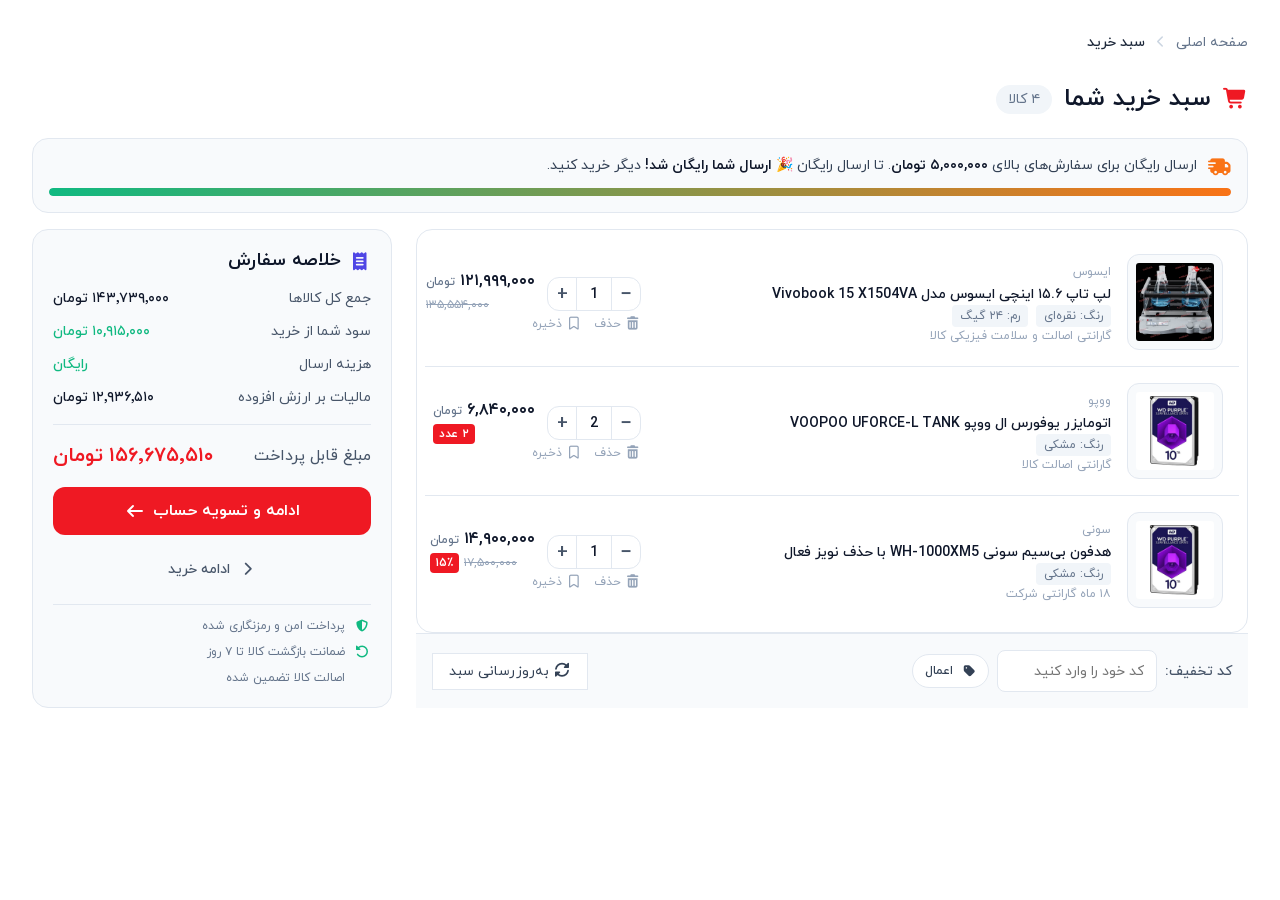
==== commit 3bb7e197: "cheng namespace and final edit css js before publish and start wordpress theme" ====
--- a/cart.html
+++ b/cart.html
@@ -3,7 +3,7 @@
 <head>
   <meta charset="UTF-8">
   <meta name="viewport" content="width=device-width, initial-scale=1.0">
-  <title>سبد خرید - VELA Style</title>
+  <title>سبد خرید - Kara Style</title>
   <!-- (همان فایل‌های CSS صفحه single-product برای حفظ یکپارچگی) -->
   <link rel="stylesheet" href="css/tokens.css?v=2">
   <link rel="stylesheet" href="css/base.css">
@@ -249,7 +249,7 @@
     </div><!-- /.cx -->
   </main>
 
-  <script>
+  <!-- <script>
     /* ============================================================
        CART JS (سبد خرید) — ساده و بهینه
        در وردپرس این کد به فایل cart.js قالب منتقل می‌شود و ووکامرس
@@ -354,6 +354,8 @@
 
       recalc();
     });
-  </script>
+  </script> -->
+  <script src="js/checkout-cart.js"></script>
+
 </body>
 </html>
--- a/css/tokens.css
+++ b/css/tokens.css
@@ -68,12 +68,6 @@
   --bg-dark2: #1E293B;
   --bg-red: #ef1923;
 
-  
-
-  /* ─── TYPOGRAPHY ─── */
-  /* --font-head: 'Plus Jakarta Sans', 'Vazirmatn', sans-serif;
-  --font-body: 'Inter', 'Vazirmatn', sans-serif;
-  --font-persian: 'Vazirmatn', sans-serif; */
 
   --font-head: 'IRANYekanWeb', sans-serif;
   --font-body: 'IRANYekanWeb', sans-serif;
@@ -172,6 +166,7 @@
   --z-sticky: 200;
   --z-overlay: 300;
   --z-modal: 400;
+  --z-fab: 450;
   --z-toast: 500;
 
   /* ─── NAV ─── */
--- a/css/base.css
+++ b/css/base.css
@@ -1,5 +1,5 @@
 /* ============================================================
-   VELA — Base Stylesheet
+   Kara — Base Stylesheet
    Reset · Container · Typography
    ============================================================ */
 
--- a/css/checkout.css
+++ b/css/checkout.css
@@ -109,7 +109,7 @@
     .coupon-box label { font-size: var(--text-sm); color: var(--n-600); font-weight: var(--fw-medium); }
     .coupon-box input { height: 42px; border: var(--border); border-radius: var(--r-md); padding-inline: var(--s-3); background: var(--white); font-size: var(--text-sm); width: 160px; }
     .coupon-box input:focus { outline: none; border-color: var(--primary); box-shadow: 0 0 0 3px rgba(0,0,0,.05); }
-    .btn { display: inline-flex; align-items: center; justify-content: center; gap: var(--s-2); border: none; cursor: pointer; font-family: inherit; font-weight: var(--fw-semibold); border-radius: var(--r-md); transition: all var(--t-fast) var(--ease); }
+    /* .btn { display: inline-flex; align-items: center; justify-content: center; gap: var(--s-2); border: none; cursor: pointer; font-family: inherit; font-weight: var(--fw-semibold); border-radius: var(--r-md); transition: all var(--t-fast) var(--ease); } */
     .btn--sm { font-size: var(--text-xs); padding: var(--s-2) var(--s-3); }
     .btn--outline { background: var(--white); color: var(--n-700); border: var(--border); }
     .btn--outline:hover { border-color: var(--n-400); color: var(--n-900); }
--- a/css/style-carts.css
+++ b/css/style-carts.css
@@ -293,7 +293,7 @@
 	gap: var(--s-1);
 	width: max-content;
 	max-width: 80%;
-	background: var(--primary);
+	background: var(--bg-red);
 	color: var(--white);
 	font-size: var(--text-xs);
 	font-weight: var(--fw-semibold);
@@ -321,12 +321,12 @@
 
 .product-cta::before {
 	right: calc(var(--s-2) * -1);
-	background: radial-gradient(var(--s-2) at 100% 0%, transparent 98%, var(--primary) 98%) 0 0 / 100% 100% no-repeat;
+	background: radial-gradient(var(--s-2) at 100% 0%, transparent 98%, var(--bg-red) 98%) 0 0 / 100% 100% no-repeat;
 }
 
 .product-cta::after {
 	left: calc(var(--s-2) * -1);
-	background: radial-gradient(var(--s-2) at 0% 0%, transparent 98%, var(--primary) 98%) 0 0 / 100% 100% no-repeat;
+	background: radial-gradient(var(--s-2) at 0% 0%, transparent 98%, var(--bg-red) 98%) 0 0 / 100% 100% no-repeat;
 }
 
 li.product:hover .product-cta,
